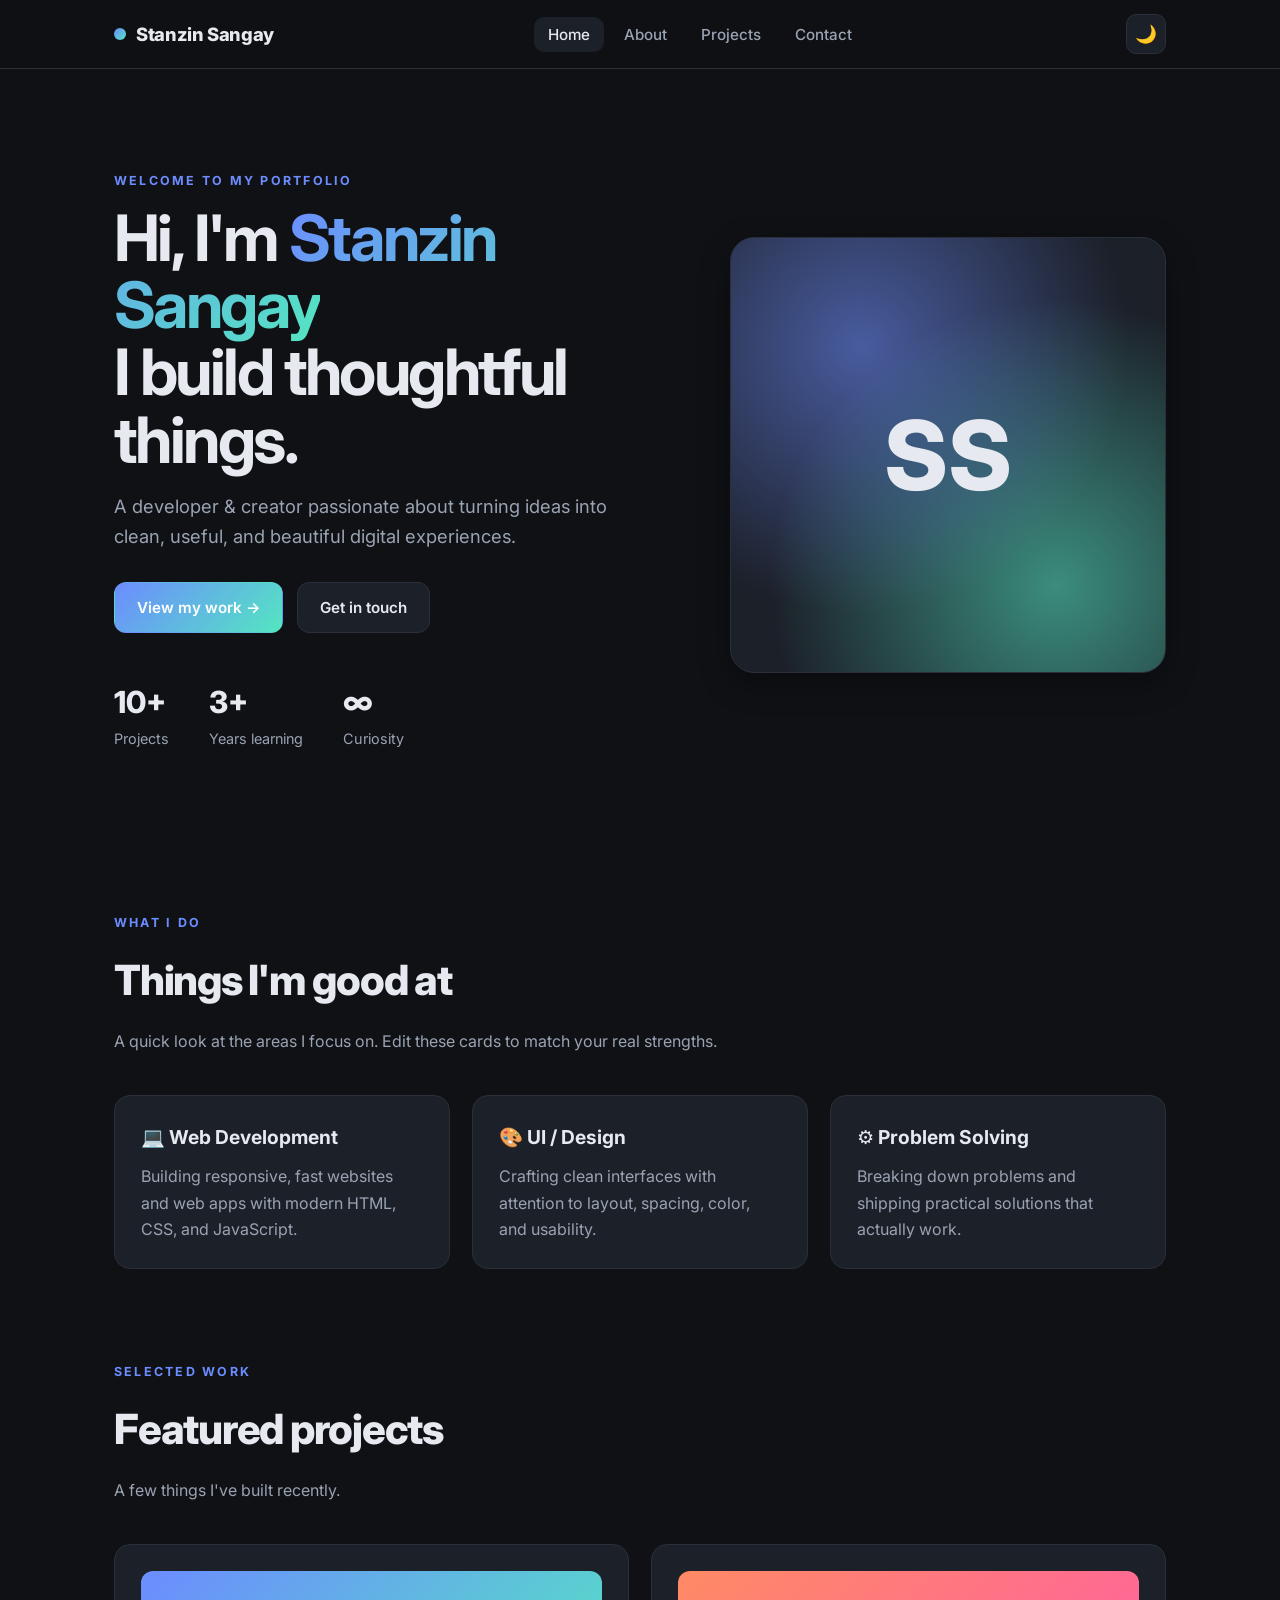
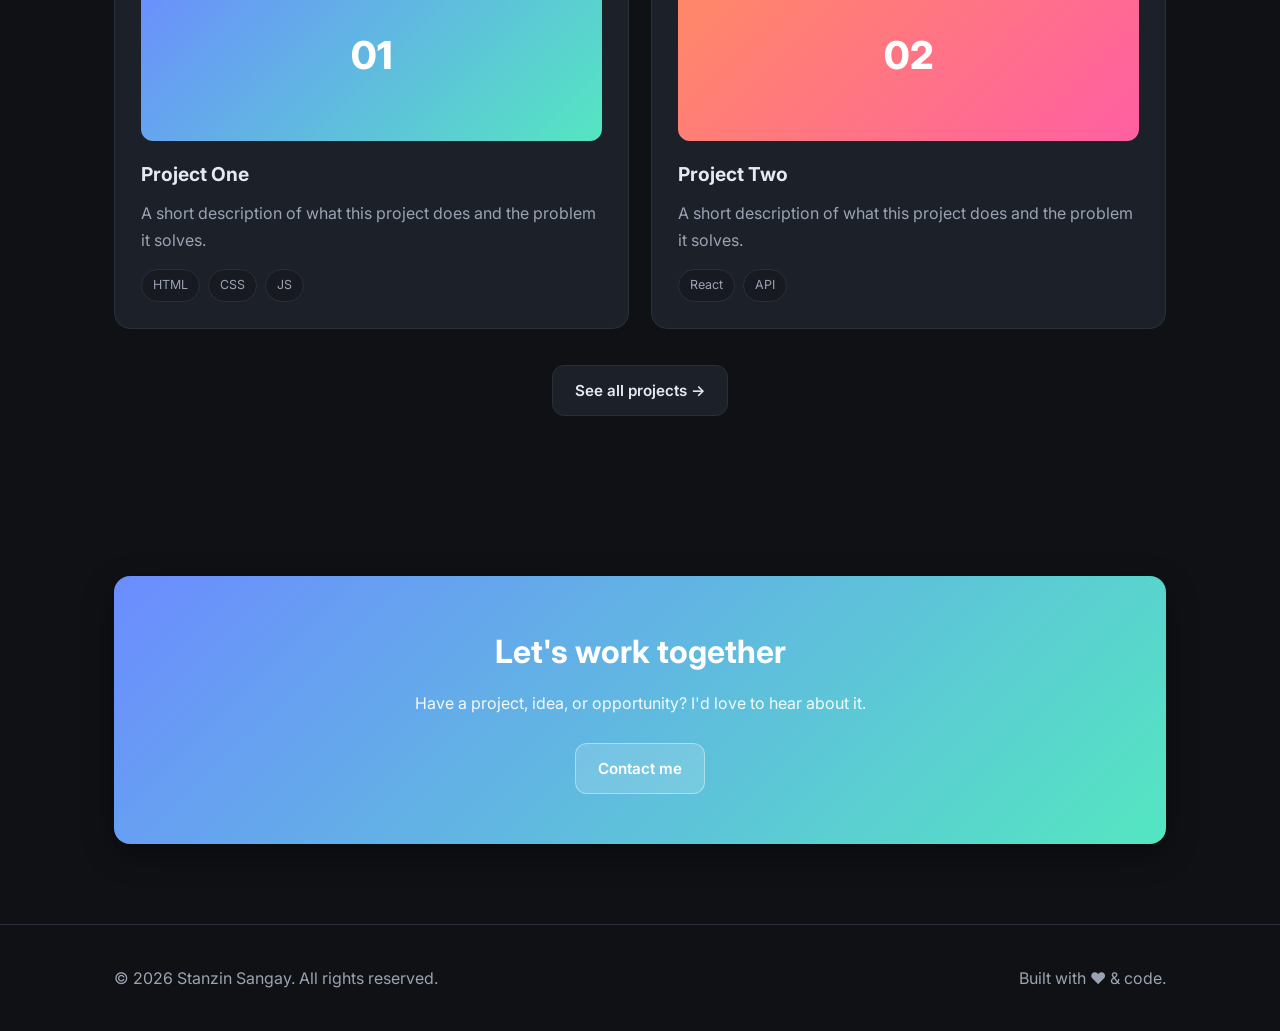
==== index.html @ 06287feb "Initial commit: multi-page portfolio for Stanzin Sangay Co-Authored-By: Claude Opus 4.8 (1M context)" ====
<!DOCTYPE html>
<html lang="en" data-theme="dark">
<head>
  <meta charset="UTF-8" />
  <meta name="viewport" content="width=device-width, initial-scale=1.0" />
  <title>Stanzin Sangay — Portfolio</title>
  <meta name="description" content="Portfolio of Stanzin Sangay — projects, skills, and work." />
  <link rel="preconnect" href="https://fonts.googleapis.com" />
  <link rel="preconnect" href="https://fonts.gstatic.com" crossorigin />
  <link href="https://fonts.googleapis.com/css2?family=Inter:wght@400;500;600;700;800&display=swap" rel="stylesheet" />
  <link rel="stylesheet" href="css/style.css" />
</head>
<body>
  <!-- Navbar -->
  <header class="nav">
    <div class="container nav-inner">
      <a href="index.html" class="brand"><span class="dot"></span> Stanzin Sangay</a>
      <ul class="nav-links" id="navLinks">
        <li><a href="index.html">Home</a></li>
        <li><a href="about.html">About</a></li>
        <li><a href="projects.html">Projects</a></li>
        <li><a href="contact.html">Contact</a></li>
      </ul>
      <div class="nav-actions">
        <button class="theme-toggle" id="themeToggle" aria-label="Toggle theme">🌙</button>
        <button class="menu-btn" id="menuBtn" aria-label="Menu">☰</button>
      </div>
    </div>
  </header>

  <!-- Hero -->
  <section class="hero">
    <div class="container hero-grid">
      <div class="reveal">
        <p class="eyebrow">Welcome to my portfolio</p>
        <h1>Hi, I'm <span class="grad">Stanzin Sangay</span><br />I build thoughtful things.</h1>
        <p class="lead">A developer & creator passionate about turning ideas into clean, useful, and beautiful digital experiences.</p>
        <div class="hero-cta">
          <a href="projects.html" class="btn btn-primary">View my work →</a>
          <a href="contact.html" class="btn btn-ghost">Get in touch</a>
        </div>
        <div class="stats">
          <div class="stat"><div class="num">10+</div><div class="label">Projects</div></div>
          <div class="stat"><div class="num">3+</div><div class="label">Years learning</div></div>
          <div class="stat"><div class="num">∞</div><div class="label">Curiosity</div></div>
        </div>
      </div>
      <div class="reveal">
        <div class="avatar">SS</div>
      </div>
    </div>
  </section>

  <!-- What I do -->
  <section>
    <div class="container">
      <p class="eyebrow reveal">What I do</p>
      <h2 class="section-title reveal">Things I'm good at</h2>
      <p class="section-sub reveal">A quick look at the areas I focus on. Edit these cards to match your real strengths.</p>
      <div class="grid grid-3">
        <div class="card reveal">
          <h3>💻 Web Development</h3>
          <p>Building responsive, fast websites and web apps with modern HTML, CSS, and JavaScript.</p>
        </div>
        <div class="card reveal">
          <h3>🎨 UI / Design</h3>
          <p>Crafting clean interfaces with attention to layout, spacing, color, and usability.</p>
        </div>
        <div class="card reveal">
          <h3>⚙️ Problem Solving</h3>
          <p>Breaking down problems and shipping practical solutions that actually work.</p>
        </div>
      </div>
    </div>
  </section>

  <!-- Featured projects -->
  <section style="padding-top:0;">
    <div class="container">
      <p class="eyebrow reveal">Selected work</p>
      <h2 class="section-title reveal">Featured projects</h2>
      <p class="section-sub reveal">A few things I've built recently.</p>
      <div class="grid grid-2">
        <article class="card reveal">
          <div class="project-thumb" style="background:linear-gradient(135deg,#6c8cff,#54e6c1);">01</div>
          <h3>Project One</h3>
          <p>A short description of what this project does and the problem it solves.</p>
          <div class="tags"><span class="tag">HTML</span><span class="tag">CSS</span><span class="tag">JS</span></div>
        </article>
        <article class="card reveal">
          <div class="project-thumb" style="background:linear-gradient(135deg,#ff8a65,#ff5fa2);">02</div>
          <h3>Project Two</h3>
          <p>A short description of what this project does and the problem it solves.</p>
          <div class="tags"><span class="tag">React</span><span class="tag">API</span></div>
        </article>
      </div>
      <div style="text-align:center;margin-top:36px;" class="reveal">
        <a href="projects.html" class="btn btn-ghost">See all projects →</a>
      </div>
    </div>
  </section>

  <!-- CTA -->
  <section>
    <div class="container">
      <div class="cta-band reveal">
        <h2>Let's work together</h2>
        <p>Have a project, idea, or opportunity? I'd love to hear about it.</p>
        <a href="contact.html" class="btn btn-ghost">Contact me</a>
      </div>
    </div>
  </section>

  <!-- Footer -->
  <footer class="footer">
    <div class="container footer-inner">
      <span>© <span id="year">2026</span> Stanzin Sangay. All rights reserved.</span>
      <span>Built with ❤️ &amp; code.</span>
    </div>
  </footer>

  <script src="js/main.js"></script>
</body>
</html>
---- css/style.css ----
/* ===== Stanzin Sangay — Portfolio styles ===== */

:root {
  --bg: #0f1115;
  --bg-soft: #171a21;
  --card: #1c2029;
  --border: #2a2f3a;
  --text: #e6e9ef;
  --text-dim: #9aa3b2;
  --accent: #6c8cff;
  --accent-2: #54e6c1;
  --shadow: 0 10px 30px rgba(0, 0, 0, 0.35);
  --radius: 16px;
  --maxw: 1100px;
  --font: "Inter", system-ui, -apple-system, "Segoe UI", Roboto, sans-serif;
}

:root[data-theme="light"] {
  --bg: #f6f8fc;
  --bg-soft: #ffffff;
  --card: #ffffff;
  --border: #e3e8f0;
  --text: #1b2230;
  --text-dim: #5a647a;
  --accent: #3b5bff;
  --accent-2: #0bb89a;
  --shadow: 0 10px 30px rgba(20, 30, 60, 0.10);
}

* { box-sizing: border-box; }

html { scroll-behavior: smooth; }

body {
  margin: 0;
  font-family: var(--font);
  background: var(--bg);
  color: var(--text);
  line-height: 1.65;
  -webkit-font-smoothing: antialiased;
  transition: background 0.3s ease, color 0.3s ease;
}

a { color: inherit; text-decoration: none; }

img { max-width: 100%; display: block; }

.container {
  width: 100%;
  max-width: var(--maxw);
  margin: 0 auto;
  padding: 0 24px;
}

/* ===== Navbar ===== */
.nav {
  position: sticky;
  top: 0;
  z-index: 50;
  backdrop-filter: blur(12px);
  background: color-mix(in srgb, var(--bg) 80%, transparent);
  border-bottom: 1px solid var(--border);
}

.nav-inner {
  display: flex;
  align-items: center;
  justify-content: space-between;
  height: 68px;
}

.brand {
  font-weight: 800;
  font-size: 1.15rem;
  letter-spacing: -0.02em;
  display: flex;
  align-items: center;
  gap: 10px;
}

.brand .dot {
  width: 12px; height: 12px;
  border-radius: 50%;
  background: linear-gradient(135deg, var(--accent), var(--accent-2));
}

.nav-links {
  display: flex;
  align-items: center;
  gap: 6px;
  list-style: none;
  margin: 0;
  padding: 0;
}

.nav-links a {
  padding: 8px 14px;
  border-radius: 10px;
  color: var(--text-dim);
  font-weight: 500;
  font-size: 0.95rem;
  transition: color 0.2s, background 0.2s;
}

.nav-links a:hover { color: var(--text); background: var(--bg-soft); }
.nav-links a.active { color: var(--text); background: var(--card); }

.nav-actions { display: flex; align-items: center; gap: 10px; }

.theme-toggle, .menu-btn {
  background: var(--card);
  border: 1px solid var(--border);
  color: var(--text);
  width: 40px; height: 40px;
  border-radius: 10px;
  cursor: pointer;
  font-size: 1.1rem;
  display: grid;
  place-items: center;
  transition: transform 0.15s, border-color 0.2s;
}
.theme-toggle:hover { transform: translateY(-2px); border-color: var(--accent); }
.menu-btn { display: none; }

/* ===== Buttons ===== */
.btn {
  display: inline-flex;
  align-items: center;
  gap: 8px;
  padding: 12px 22px;
  border-radius: 12px;
  font-weight: 600;
  font-size: 0.95rem;
  cursor: pointer;
  border: 1px solid transparent;
  transition: transform 0.15s, box-shadow 0.2s, background 0.2s;
}
.btn-primary {
  background: linear-gradient(135deg, var(--accent), var(--accent-2));
  color: #fff;
}
.btn-primary:hover { transform: translateY(-2px); box-shadow: var(--shadow); }
.btn-ghost {
  background: var(--card);
  border-color: var(--border);
  color: var(--text);
}
.btn-ghost:hover { border-color: var(--accent); transform: translateY(-2px); }

/* ===== Sections ===== */
section { padding: 80px 0; }

.eyebrow {
  text-transform: uppercase;
  letter-spacing: 0.18em;
  font-size: 0.78rem;
  font-weight: 700;
  color: var(--accent);
  margin-bottom: 12px;
}

.section-title {
  font-size: clamp(1.8rem, 4vw, 2.6rem);
  font-weight: 800;
  letter-spacing: -0.03em;
  margin: 0 0 14px;
}

.section-sub { color: var(--text-dim); max-width: 620px; margin: 0 0 40px; }

/* ===== Hero ===== */
.hero { padding: 90px 0 70px; }
.hero-grid {
  display: grid;
  grid-template-columns: 1.3fr 1fr;
  gap: 50px;
  align-items: center;
}
.hero h1 {
  font-size: clamp(2.4rem, 6vw, 4rem);
  line-height: 1.05;
  letter-spacing: -0.04em;
  margin: 0 0 18px;
}
.hero h1 .grad {
  background: linear-gradient(135deg, var(--accent), var(--accent-2));
  -webkit-background-clip: text;
  background-clip: text;
  color: transparent;
}
.hero p.lead { font-size: 1.15rem; color: var(--text-dim); margin: 0 0 30px; max-width: 520px; }
.hero-cta { display: flex; gap: 14px; flex-wrap: wrap; }

.avatar {
  width: 100%;
  aspect-ratio: 1;
  border-radius: 24px;
  background:
    radial-gradient(circle at 30% 25%, color-mix(in srgb, var(--accent) 55%, transparent), transparent 60%),
    radial-gradient(circle at 75% 80%, color-mix(in srgb, var(--accent-2) 55%, transparent), transparent 60%),
    var(--card);
  border: 1px solid var(--border);
  display: grid;
  place-items: center;
  font-size: clamp(3rem, 9vw, 6rem);
  font-weight: 800;
  box-shadow: var(--shadow);
}

/* ===== Stats ===== */
.stats { display: flex; gap: 40px; margin-top: 44px; flex-wrap: wrap; }
.stat .num { font-size: 1.9rem; font-weight: 800; }
.stat .label { color: var(--text-dim); font-size: 0.9rem; }

/* ===== Cards / grid ===== */
.grid { display: grid; gap: 22px; }
.grid-2 { grid-template-columns: repeat(2, 1fr); }
.grid-3 { grid-template-columns: repeat(3, 1fr); }

.card {
  background: var(--card);
  border: 1px solid var(--border);
  border-radius: var(--radius);
  padding: 26px;
  transition: transform 0.2s, border-color 0.2s, box-shadow 0.2s;
}
.card:hover { transform: translateY(-4px); border-color: var(--accent); box-shadow: var(--shadow); }
.card h3 { margin: 0 0 10px; font-size: 1.2rem; }
.card p { color: var(--text-dim); margin: 0; }

/* ===== Project cards ===== */
.project-thumb {
  height: 170px;
  border-radius: 12px;
  margin-bottom: 18px;
  display: grid;
  place-items: center;
  font-size: 2.4rem;
  font-weight: 800;
  color: #fff;
}
.tags { display: flex; flex-wrap: wrap; gap: 8px; margin-top: 16px; }
.tag {
  font-size: 0.78rem;
  padding: 5px 11px;
  border-radius: 999px;
  background: var(--bg-soft);
  border: 1px solid var(--border);
  color: var(--text-dim);
}
.project-links { display: flex; gap: 14px; margin-top: 18px; font-weight: 600; font-size: 0.9rem; }
.project-links a { color: var(--accent); }

/* ===== Filters ===== */
.filters { display: flex; gap: 10px; flex-wrap: wrap; margin-bottom: 34px; }
.filter-btn {
  padding: 8px 16px;
  border-radius: 999px;
  border: 1px solid var(--border);
  background: var(--card);
  color: var(--text-dim);
  cursor: pointer;
  font-weight: 600;
  font-size: 0.88rem;
  transition: all 0.2s;
}
.filter-btn.active, .filter-btn:hover { color: #fff; background: var(--accent); border-color: var(--accent); }

/* ===== Skills ===== */
.skill-bar { margin-bottom: 18px; }
.skill-bar .top { display: flex; justify-content: space-between; margin-bottom: 6px; font-size: 0.92rem; }
.skill-track { height: 9px; background: var(--bg-soft); border-radius: 999px; overflow: hidden; border: 1px solid var(--border); }
.skill-fill { height: 100%; border-radius: 999px; background: linear-gradient(90deg, var(--accent), var(--accent-2)); width: 0; transition: width 1s ease; }

/* ===== Timeline ===== */
.timeline { border-left: 2px solid var(--border); padding-left: 28px; margin-left: 8px; }
.timeline-item { position: relative; padding-bottom: 34px; }
.timeline-item::before {
  content: "";
  position: absolute;
  left: -36px; top: 4px;
  width: 14px; height: 14px;
  border-radius: 50%;
  background: var(--accent);
  border: 3px solid var(--bg);
}
.timeline-item .when { color: var(--accent); font-weight: 700; font-size: 0.85rem; }
.timeline-item h4 { margin: 6px 0 4px; font-size: 1.1rem; }
.timeline-item p { color: var(--text-dim); margin: 0; }

/* ===== Contact ===== */
.contact-grid { display: grid; grid-template-columns: 1fr 1fr; gap: 44px; }
.field { margin-bottom: 18px; }
.field label { display: block; font-size: 0.9rem; margin-bottom: 7px; font-weight: 600; }
.field input, .field textarea {
  width: 100%;
  padding: 13px 15px;
  border-radius: 11px;
  border: 1px solid var(--border);
  background: var(--bg-soft);
  color: var(--text);
  font-family: inherit;
  font-size: 0.95rem;
}
.field input:focus, .field textarea:focus { outline: 2px solid var(--accent); border-color: transparent; }
.contact-list { list-style: none; padding: 0; margin: 0; }
.contact-list li { display: flex; gap: 14px; align-items: center; margin-bottom: 20px; }
.contact-list .ico {
  width: 46px; height: 46px;
  border-radius: 12px;
  background: var(--card);
  border: 1px solid var(--border);
  display: grid; place-items: center;
  font-size: 1.2rem;
}
.socials { display: flex; gap: 12px; margin-top: 22px; }
.socials a {
  width: 46px; height: 46px;
  border-radius: 12px;
  background: var(--card);
  border: 1px solid var(--border);
  display: grid; place-items: center;
  font-weight: 700;
  transition: all 0.2s;
}
.socials a:hover { background: var(--accent); color: #fff; transform: translateY(-3px); }

.form-note { margin-top: 14px; font-size: 0.85rem; color: var(--text-dim); }

/* ===== CTA band ===== */
.cta-band {
  background: linear-gradient(135deg, var(--accent), var(--accent-2));
  border-radius: var(--radius);
  padding: 50px;
  text-align: center;
  color: #fff;
  box-shadow: var(--shadow);
}
.cta-band h2 { font-size: 2rem; margin: 0 0 12px; }
.cta-band p { opacity: 0.92; margin: 0 0 26px; }
.cta-band .btn-ghost { background: rgba(255,255,255,0.15); border-color: rgba(255,255,255,0.4); color: #fff; }

/* ===== Footer ===== */
.footer { border-top: 1px solid var(--border); padding: 40px 0; color: var(--text-dim); }
.footer-inner { display: flex; justify-content: space-between; align-items: center; gap: 16px; flex-wrap: wrap; }
.footer a:hover { color: var(--accent); }

/* ===== Reveal animation ===== */
.reveal { opacity: 0; transform: translateY(24px); transition: opacity 0.6s ease, transform 0.6s ease; }
.reveal.in { opacity: 1; transform: none; }

/* ===== Responsive ===== */
@media (max-width: 860px) {
  .hero-grid { grid-template-columns: 1fr; }
  .avatar { max-width: 320px; margin: 0 auto; }
  .grid-2, .grid-3, .contact-grid { grid-template-columns: 1fr; }
  .menu-btn { display: grid; }
  .nav-links {
    position: absolute;
    top: 68px; left: 0; right: 0;
    flex-direction: column;
    align-items: stretch;
    gap: 4px;
    background: var(--bg);
    border-bottom: 1px solid var(--border);
    padding: 12px 24px 18px;
    transform: translateY(-150%);
    transition: transform 0.3s ease;
  }
  .nav-links.open { transform: translateY(0); }
  .nav-links a { padding: 12px 14px; }
}
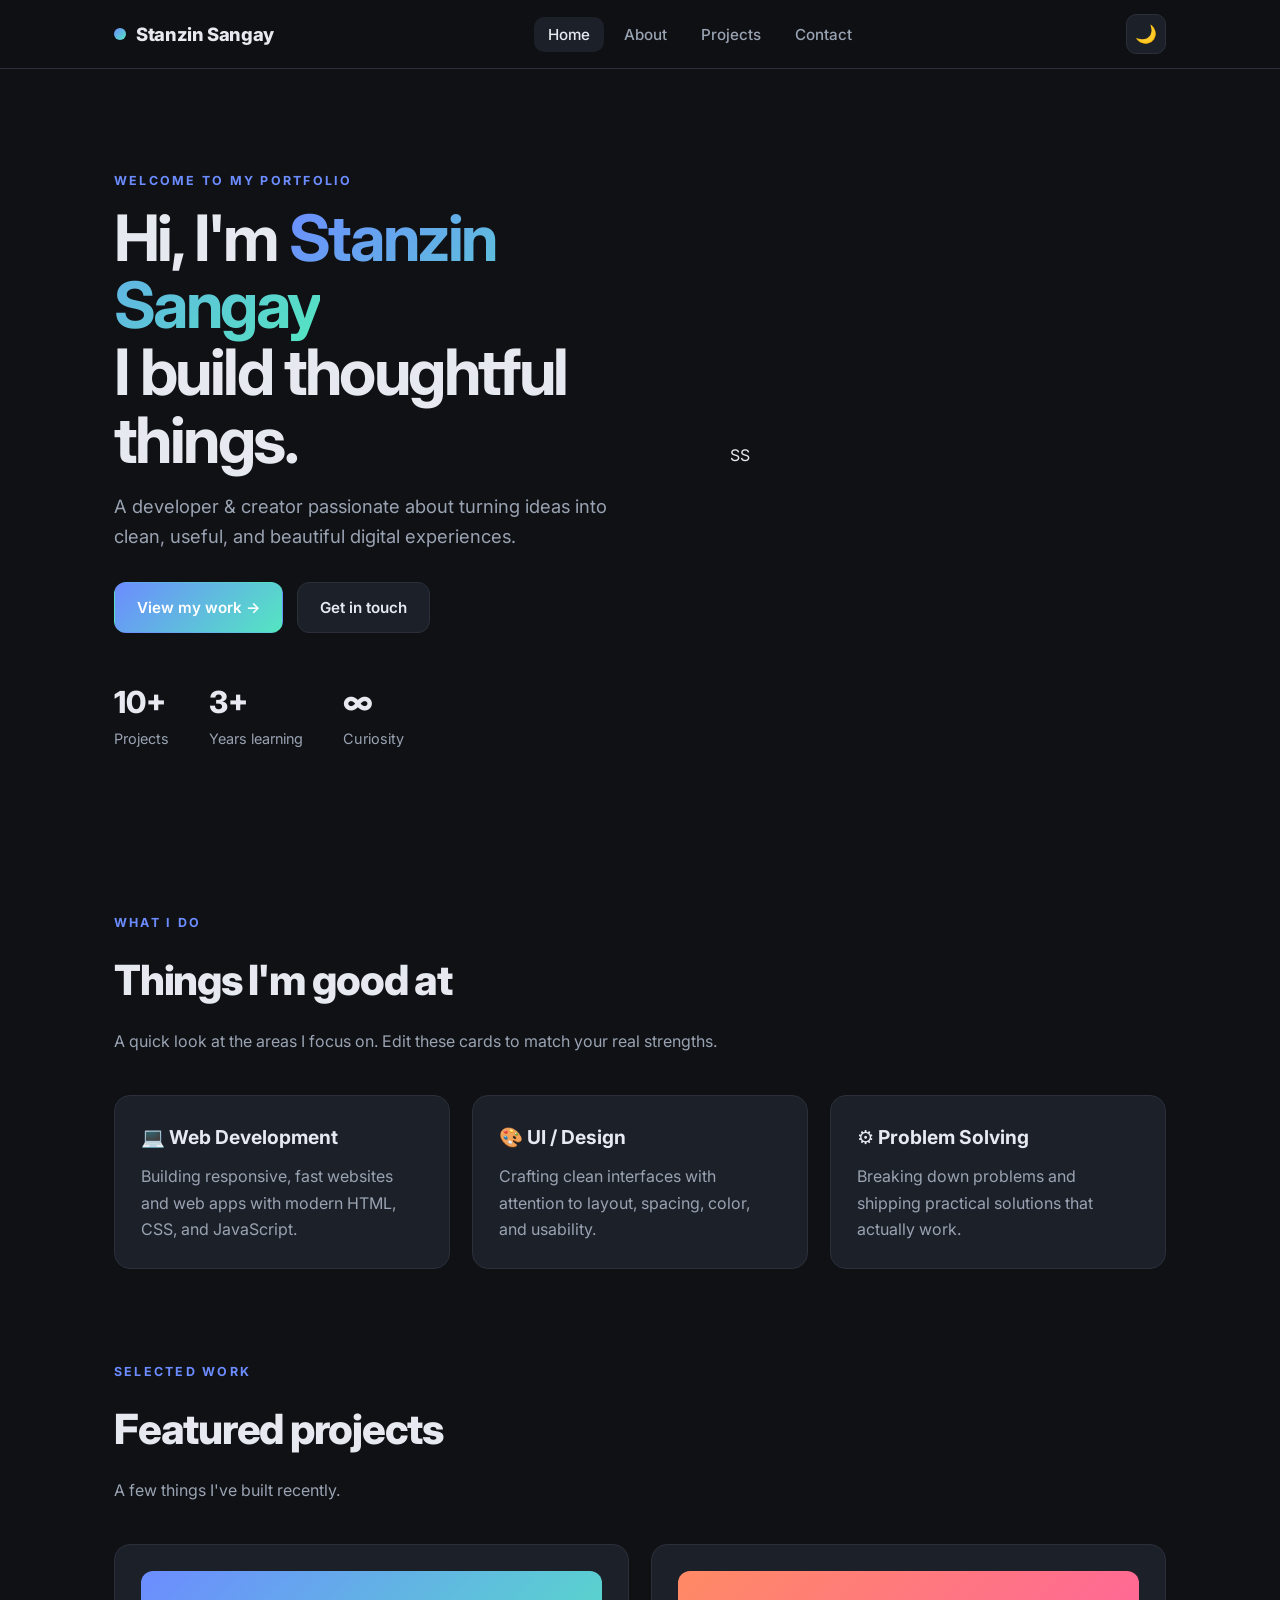
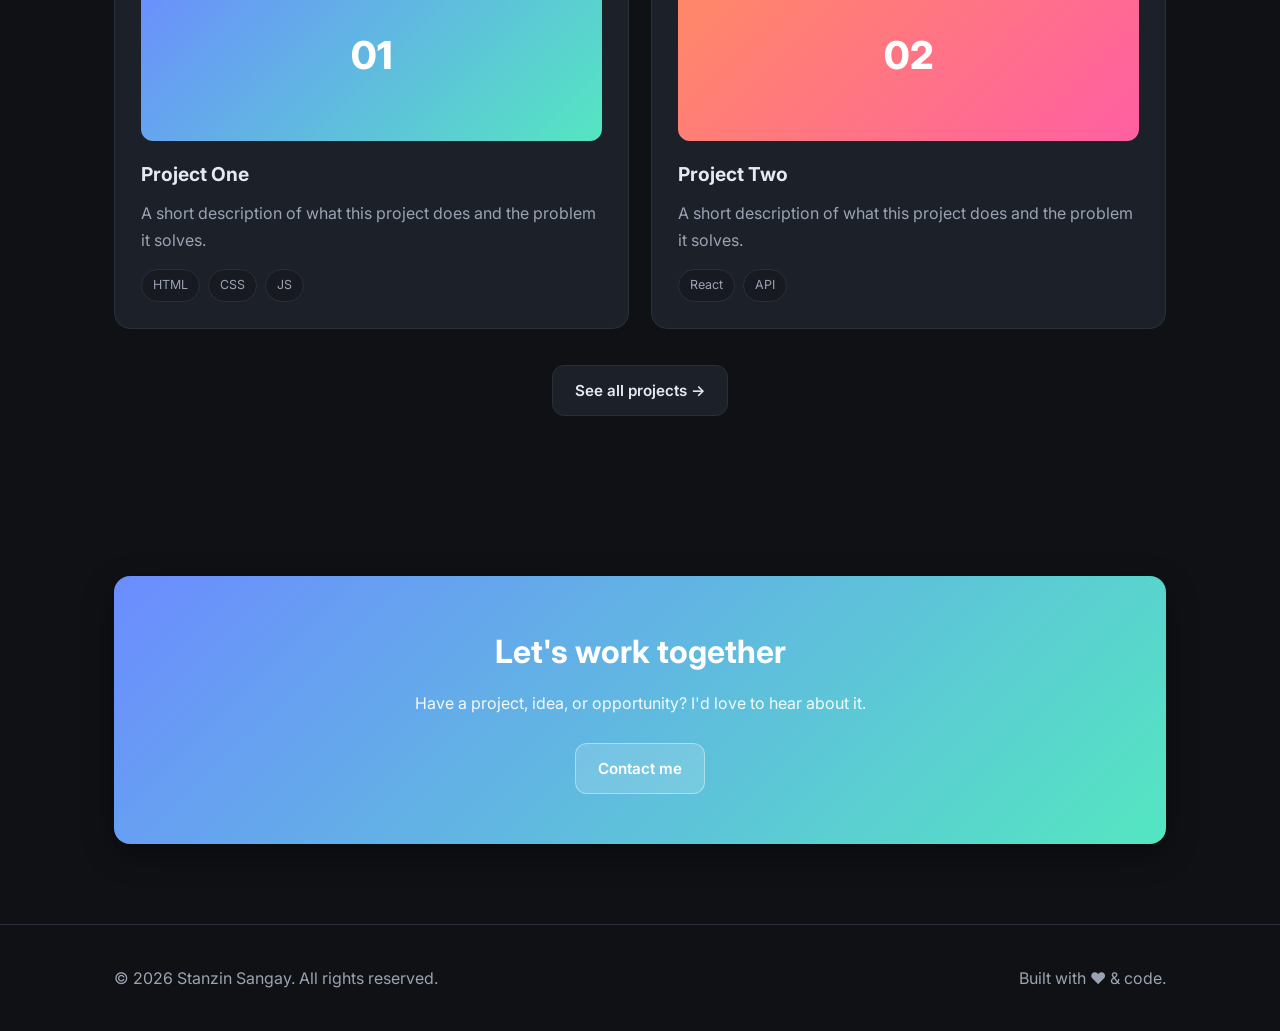
==== commit 0cf47846: "Add profile photo to About avatar Co-Authored-By: Claude Opus 4.8 (1M context) <noreply@anthropic.co" ====
--- a/index.html
+++ b/index.html
@@ -46,7 +46,7 @@
         </div>
       </div>
       <div class="reveal">
-        <div class="avatar">SS</div>
+        <div class="sangay.png">SS</div>
       </div>
     </div>
   </section>
--- a/css/style.css
+++ b/css/style.css
@@ -205,6 +205,12 @@
   font-size: clamp(3rem, 9vw, 6rem);
   font-weight: 800;
   box-shadow: var(--shadow);
+  overflow: hidden;
+}
+.avatar img {
+  width: 100%;
+  height: 100%;
+  object-fit: cover;
 }
 
 /* ===== Stats ===== */
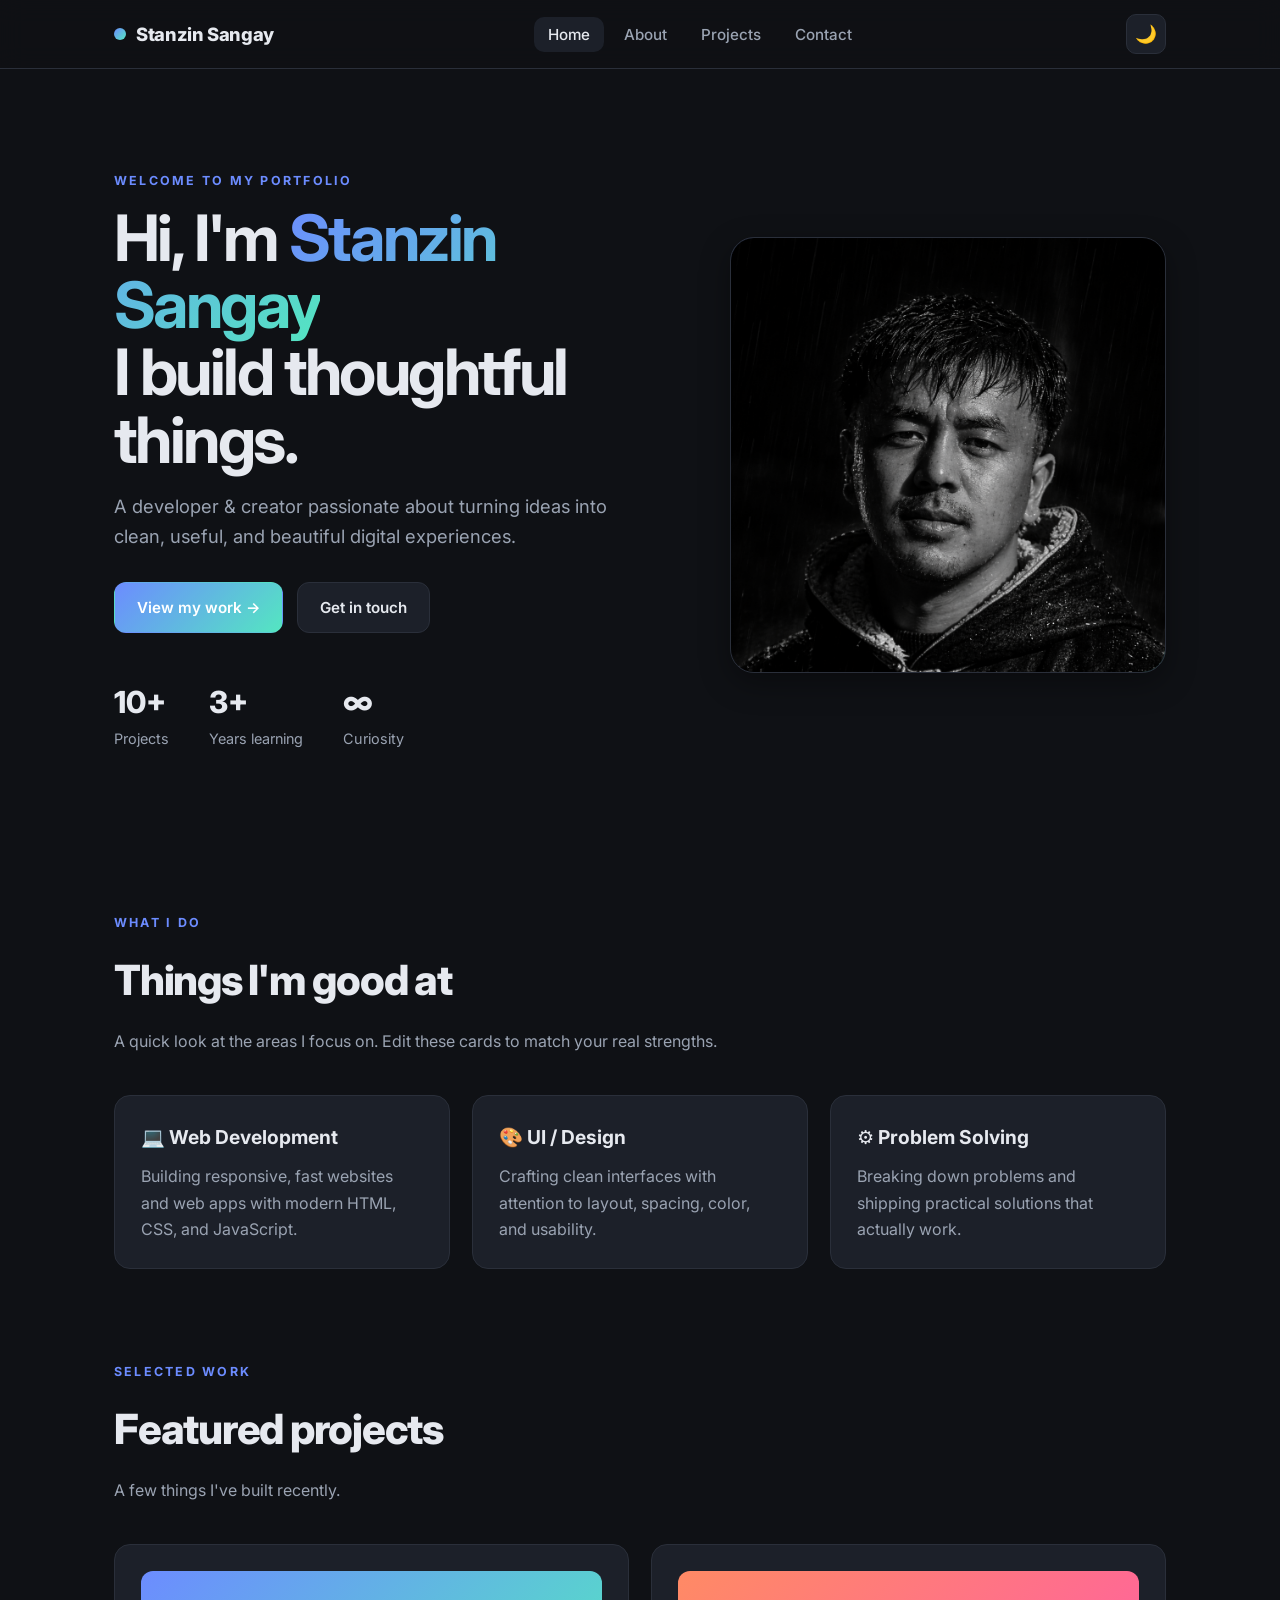
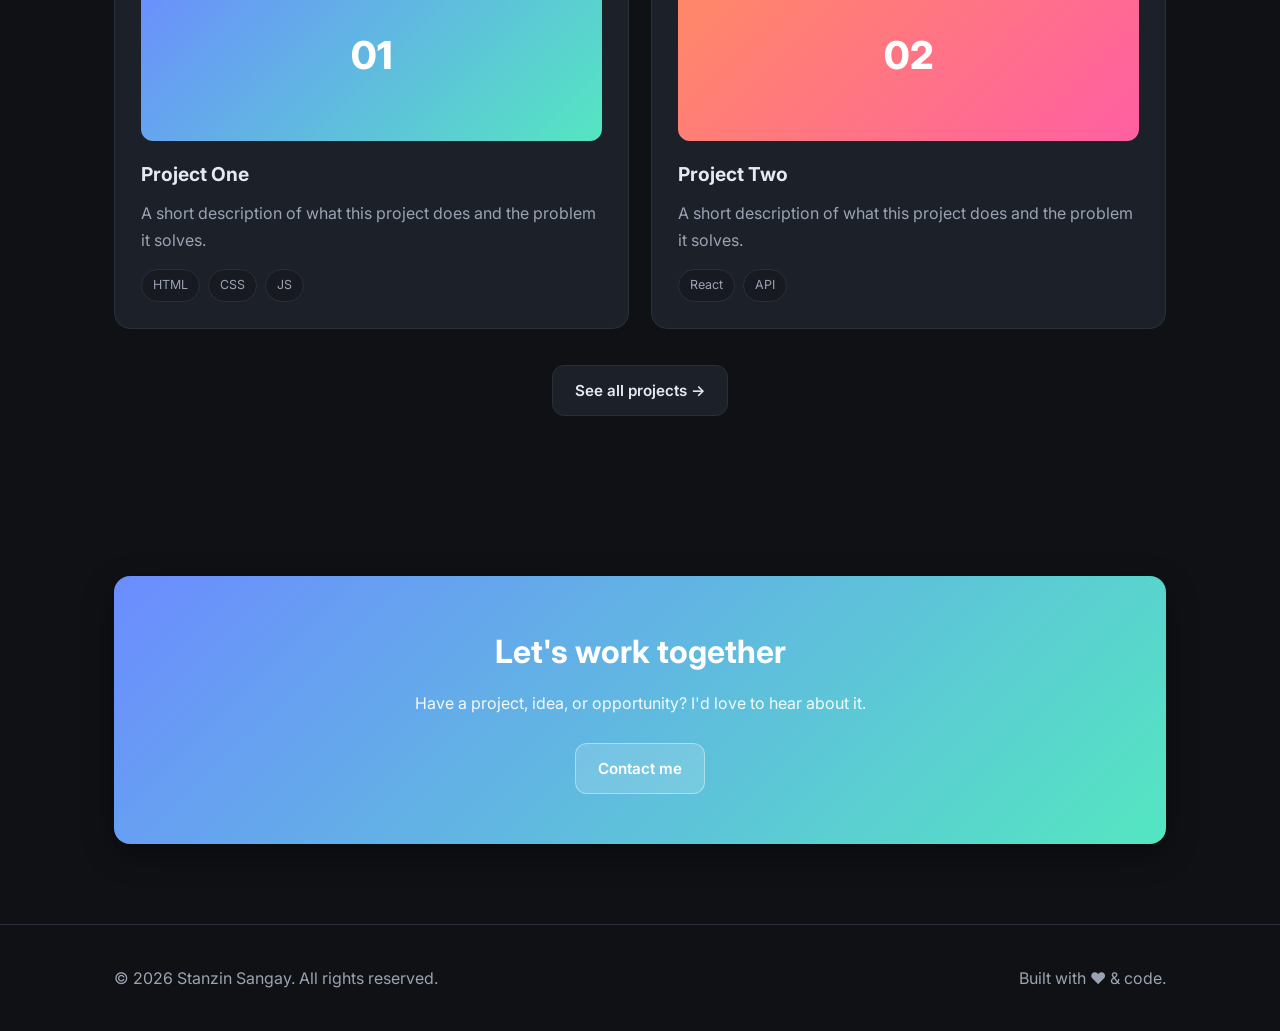
==== commit 4e2a14e6: "Add profile photo to home hero avatar Co-Authored-By: Claude Opus 4.8 (1M context) <noreply@anthropi" ====
--- a/index.html
+++ b/index.html
@@ -46,7 +46,7 @@
         </div>
       </div>
       <div class="reveal">
-        <div class="sangay.png">SS</div>
+        <div class="avatar"><img src="assets/sangay.png" alt="Stanzin Sangay" /></div>
       </div>
     </div>
   </section>
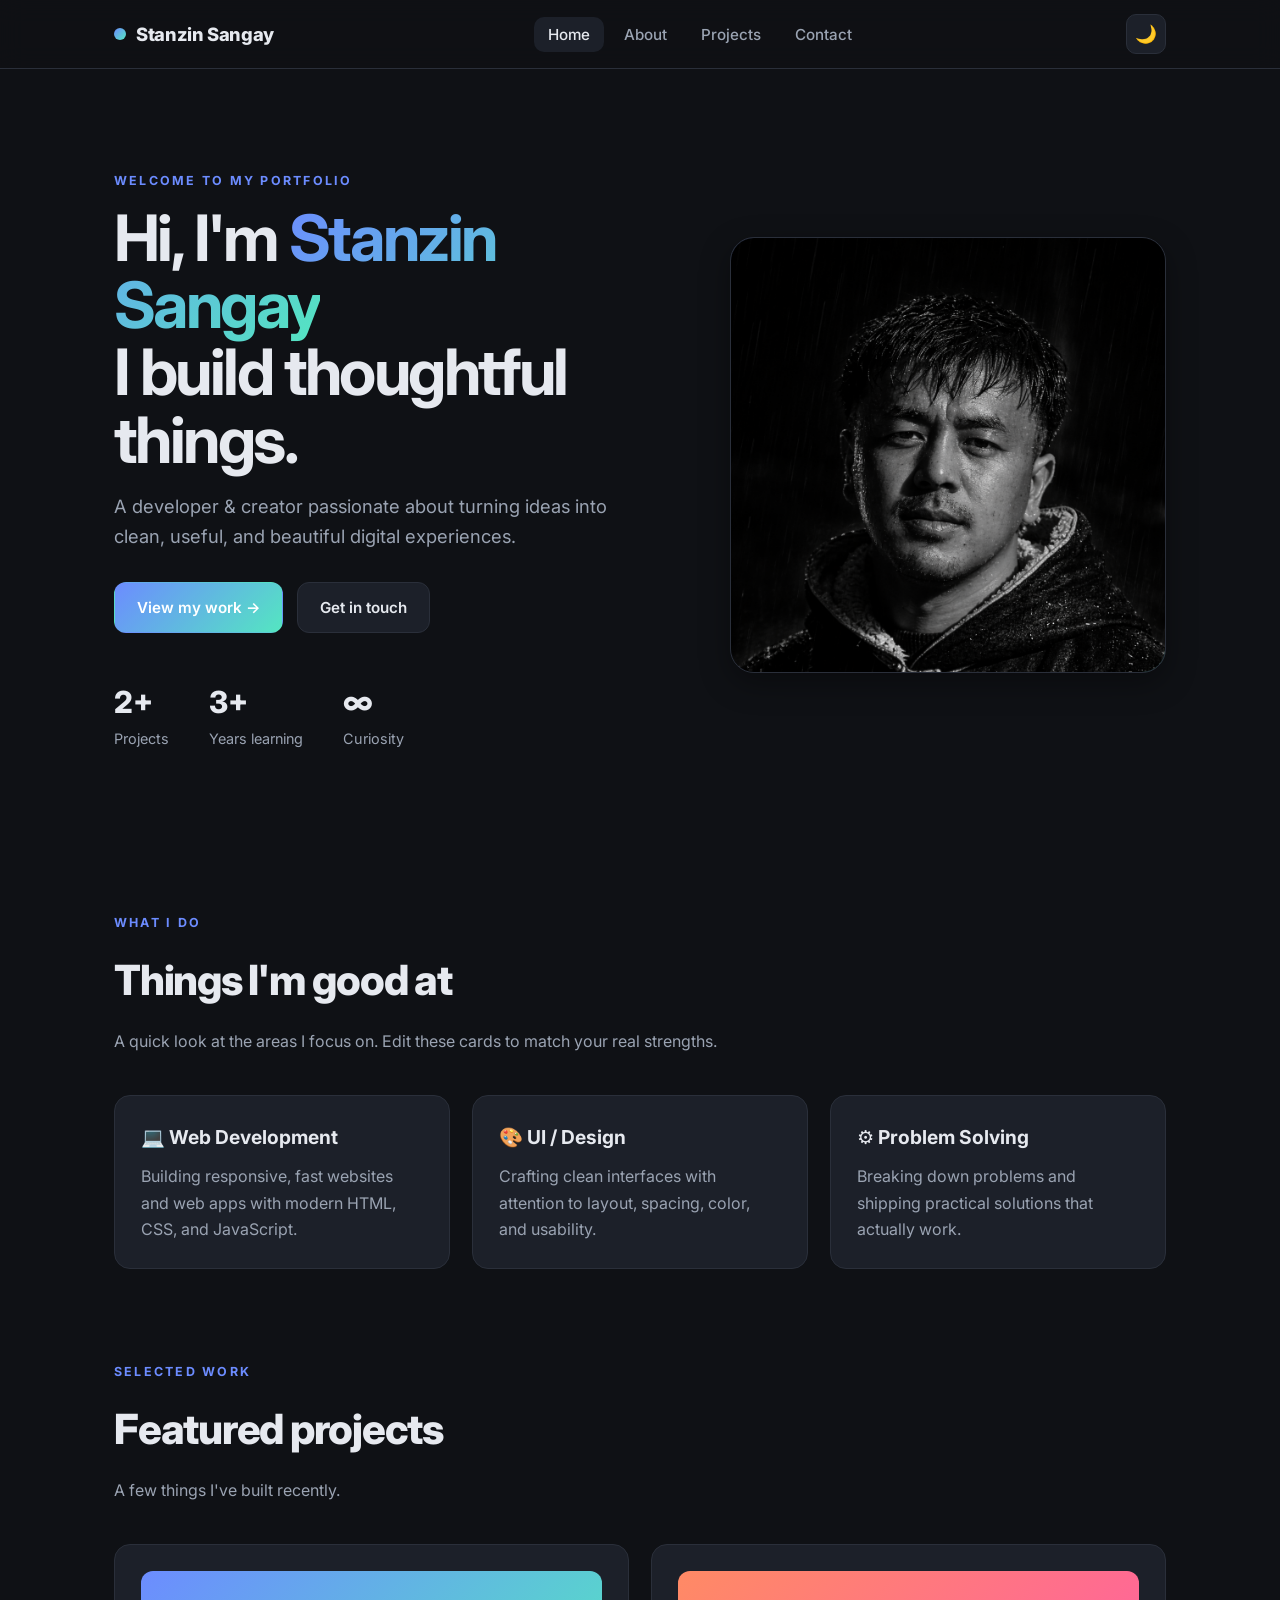
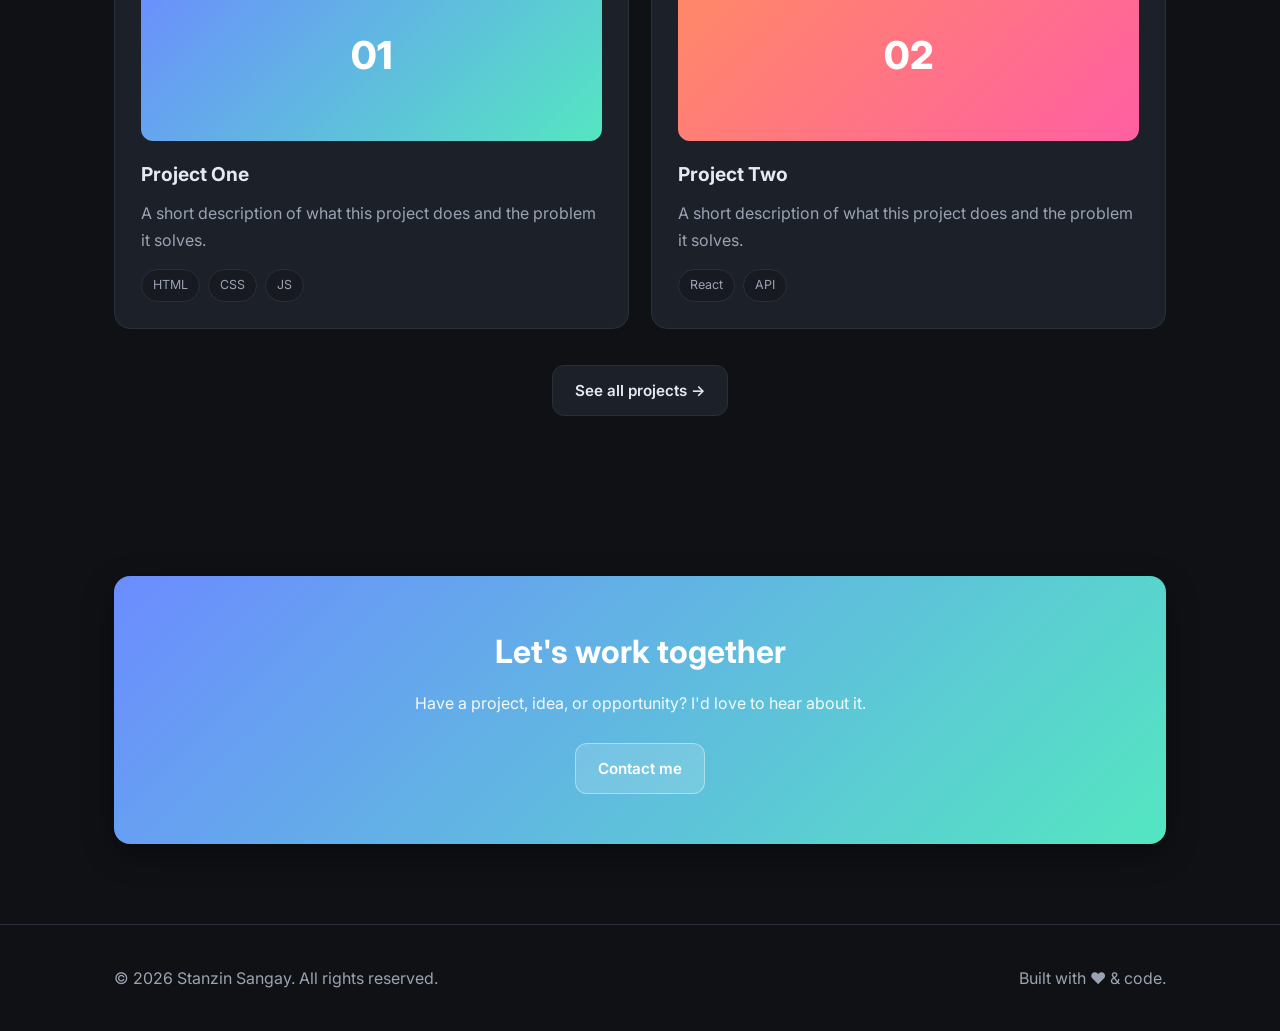
==== commit 0251699b: "number of project" ====
--- a/index.html
+++ b/index.html
@@ -40,7 +40,7 @@
           <a href="contact.html" class="btn btn-ghost">Get in touch</a>
         </div>
         <div class="stats">
-          <div class="stat"><div class="num">10+</div><div class="label">Projects</div></div>
+          <div class="stat"><div class="num">2+</div><div class="label">Projects</div></div>
           <div class="stat"><div class="num">3+</div><div class="label">Years learning</div></div>
           <div class="stat"><div class="num">∞</div><div class="label">Curiosity</div></div>
         </div>
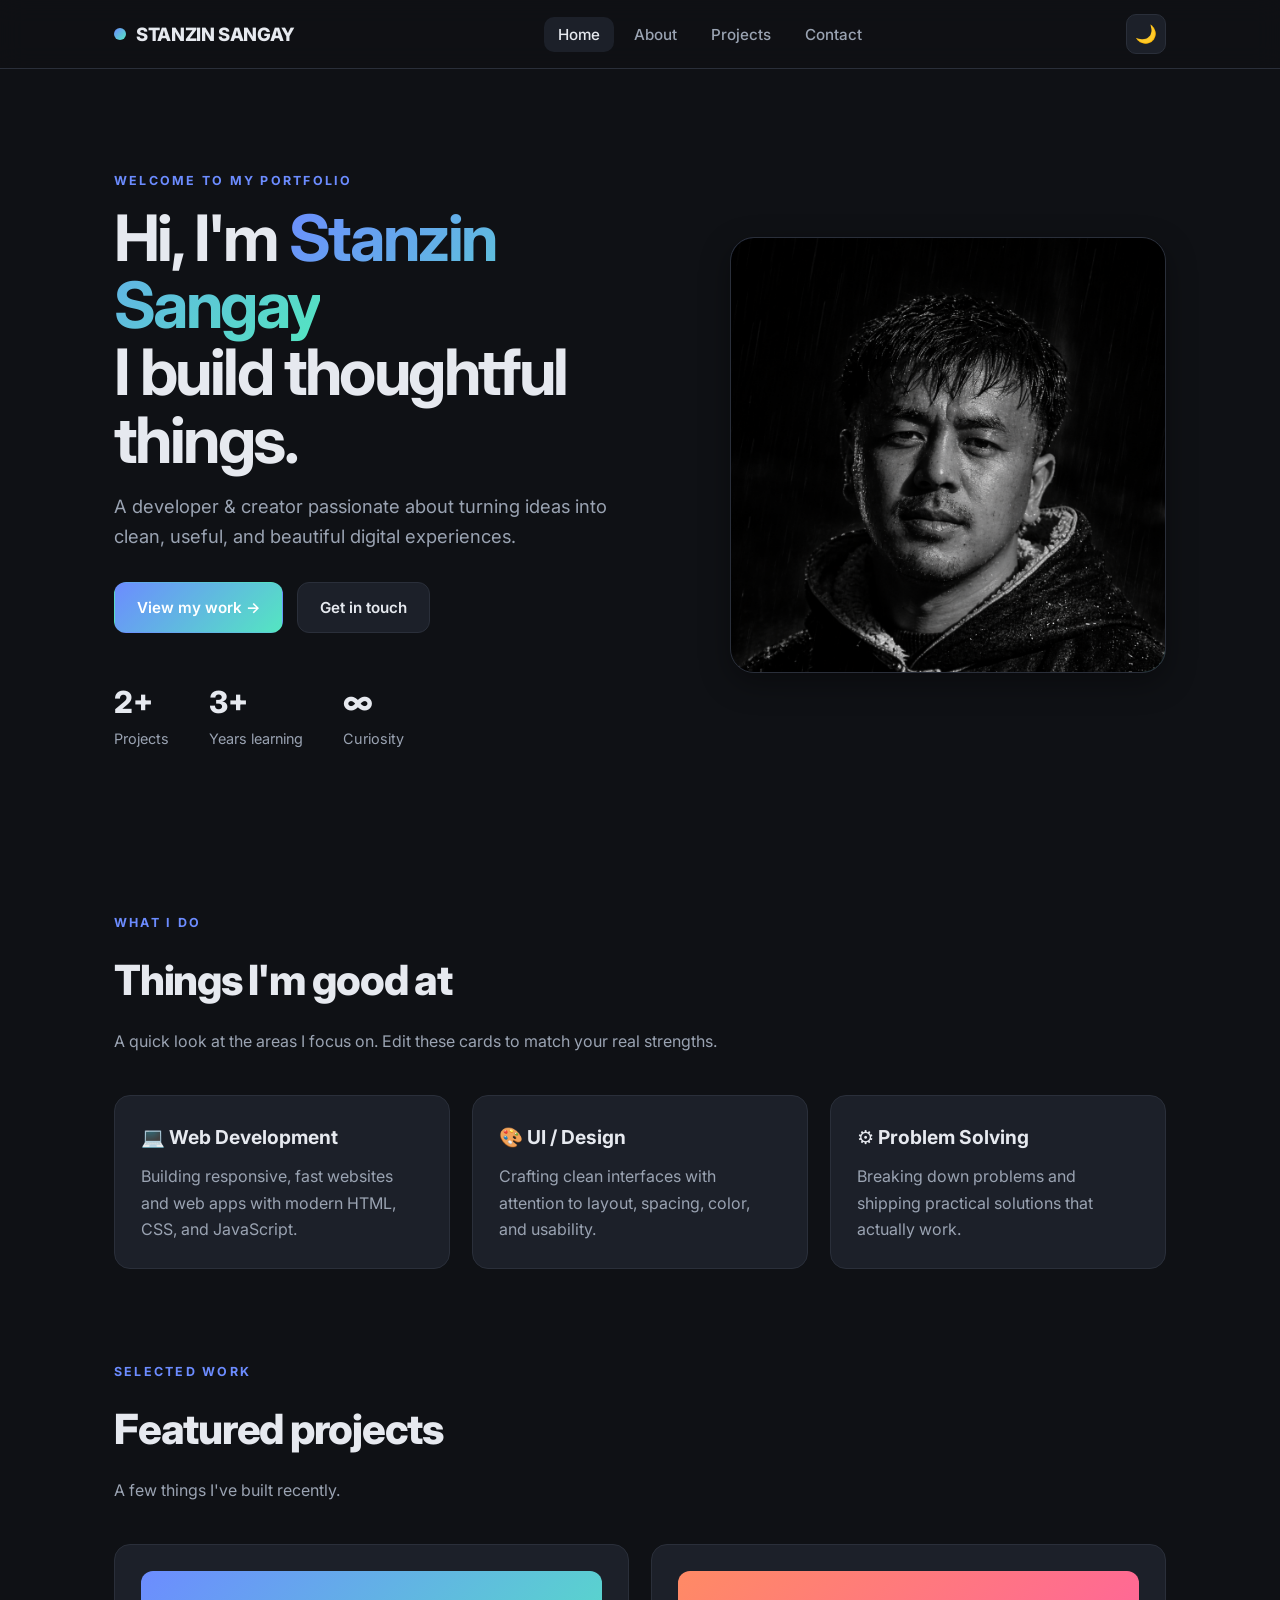
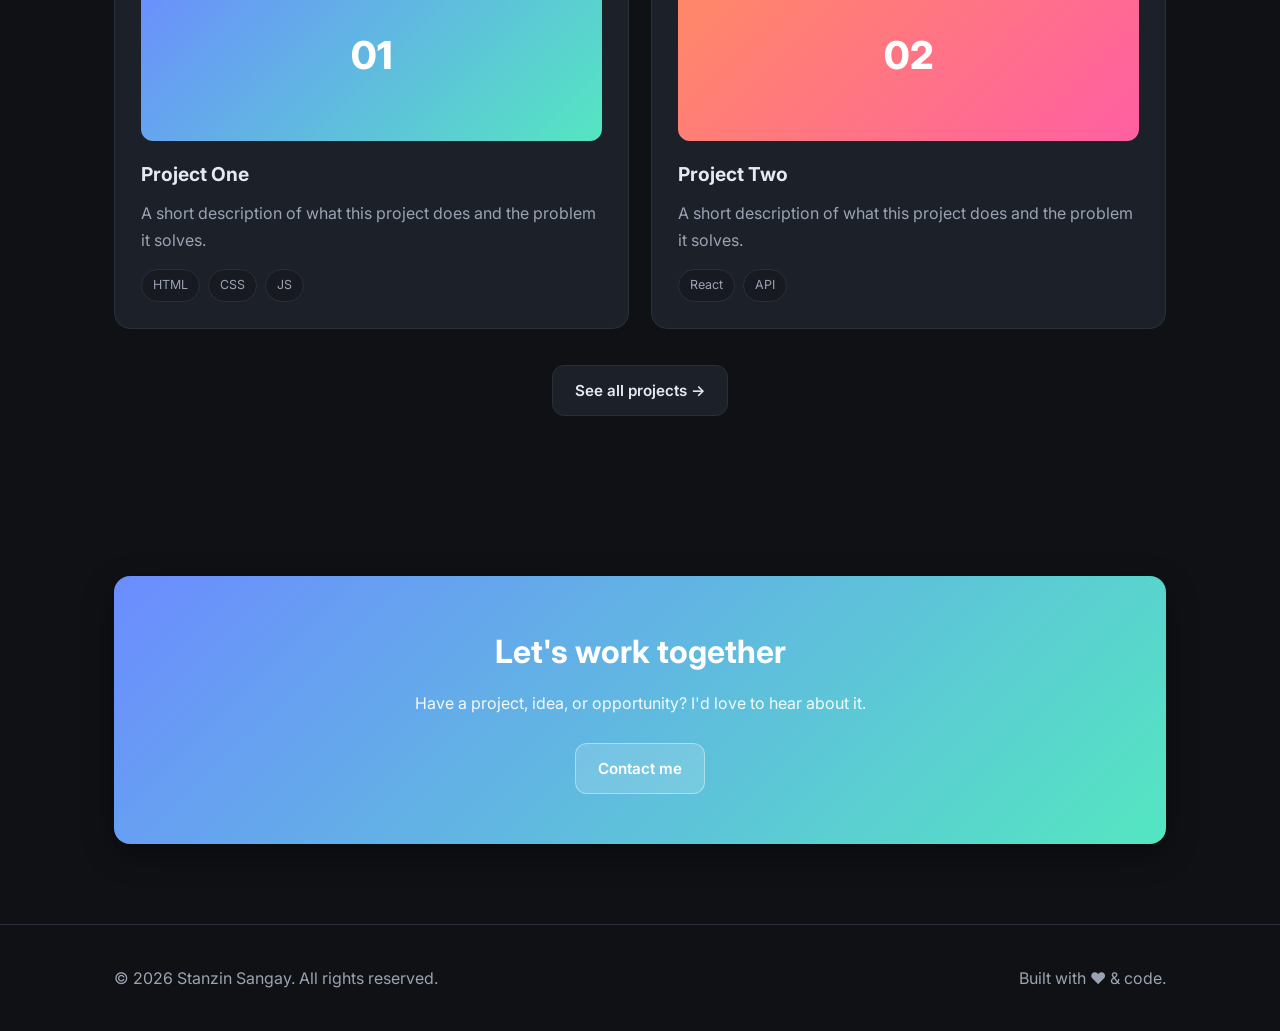
==== commit f9dd52fe: "NAME" ====
--- a/index.html
+++ b/index.html
@@ -14,7 +14,7 @@
   <!-- Navbar -->
   <header class="nav">
     <div class="container nav-inner">
-      <a href="index.html" class="brand"><span class="dot"></span> Stanzin Sangay</a>
+      <a href="index.html" class="brand"><span class="dot"></span> STANZIN SANGAY</a>
       <ul class="nav-links" id="navLinks">
         <li><a href="index.html">Home</a></li>
         <li><a href="about.html">About</a></li>
